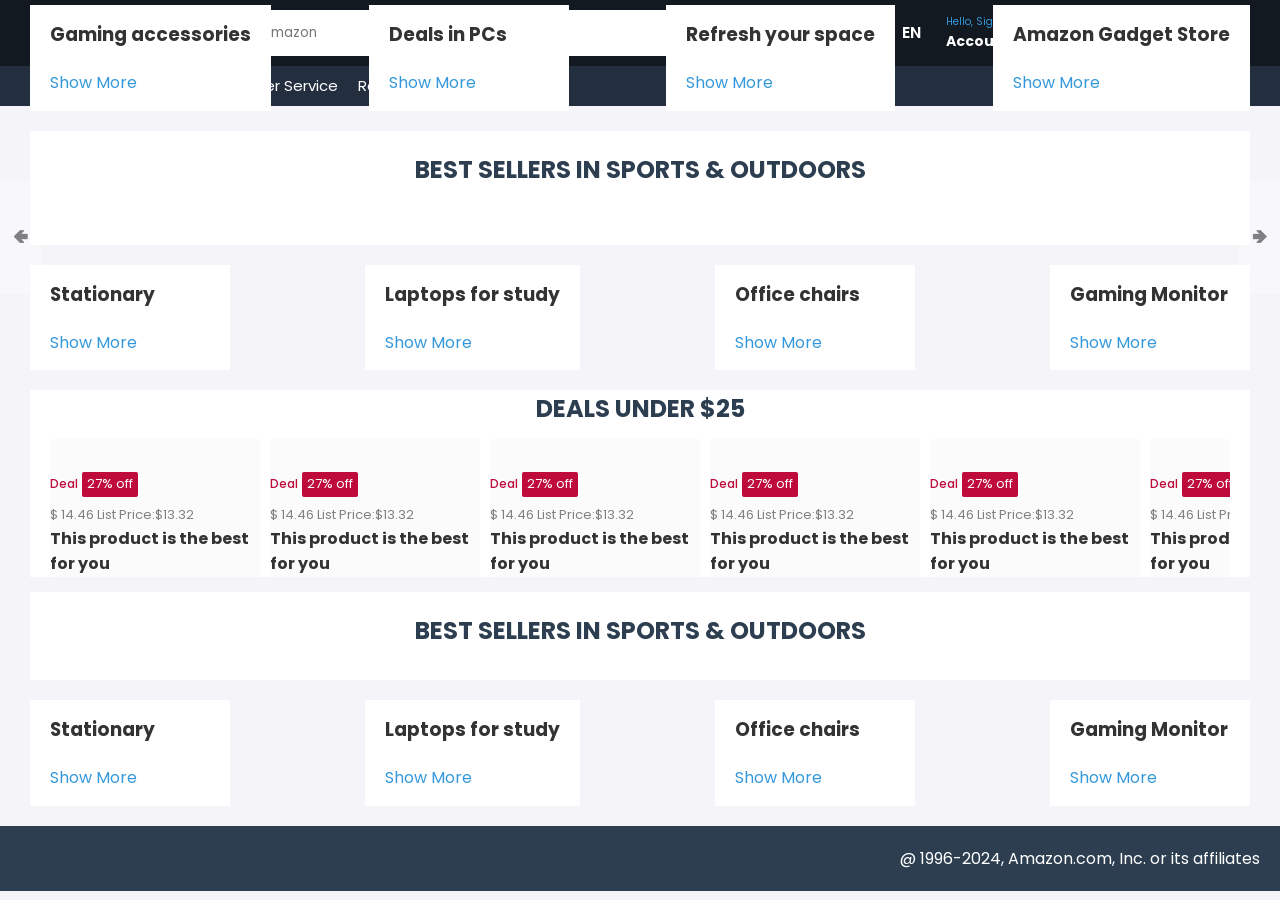
==== index.html @ 8af8b96f "Add files via upload" ====
<!DOCTYPE html>
<html lang="en">
  <head>
    <meta charset="UTF-8" />
    <meta name="viewport" content="width=device-width, initial-scale=1.0" />
    <title>Amazon Clone</title>
    <link rel="stylesheet" href="/style.css" />

  </head>
  <body>
    <nav>
      <a href="/">
        <img src="/assets/amazon_logo.png" width="100" alt="" />
      </a>
      <div class="nav-country">
        <img src="./assets/location_icon.png" height="20" />
        <div>
          <p>Deliver to</p>
          <h1>India</h1>
        </div>
      </div>
      <div class="nav-search">
        <div class="nav-search-category">
          <p>All</p>
          <img src="./assets/dropdown_icon.png" height="12" alt=""  width=""/>
        </div>
        <input
          type="text"
          class="nav-search-input"
          placeholder="Search Amazon"
        />
        <img src="./assets/search_icon.png" alt="" class="nav-search-icon" />
      </div>
      <div class="nav-language">
        <img src="./assets/us_flag.png" width="25px" alt="" />
        <p>EN</p>
        <img src="./assets/dropdown_icon.png" width="8px" alt="" />
      </div>
      <div class="nav-text">
        <p><a href="/signin.html">Hello, Sign in</a></p>
        <h1>
          Account & Lists
          <img src="./assets/dropdown_icon.png" alt="" width="8px" />
        </h1>
      </div>
      <div class="nav-text">
        <p>Return</p>
        <h1>& Orders</h1>
      </div>
      <a href="./signin.html" class="mobile-user-icon" style="display: none;">
        <img src="./assets/user.png" alt="">
      </a>
      <a href="./cart.html" class="nav-cart"
        ><img src="./assets/cart_icon.png" width="40" />
        <h4>Cart</h4></a
      >
    </nav>

    <div class="nav-bottom">
      <div>
        <img src="./assets/menu_icon.png" width="25px" alt="" />
        <p>All</p>
      </div>
      <p>Today's Deals</p>
      <p>Cusomer Service</p>
      <p>Registry</p>
      <p>Gift Cards</p>
      <p>Sell</p>
    </div>

    <div class="header-slider">
      <a href="#" class="control-prev">&#129144</a>
      <a href="#" class="control-next">&#129146</a>
      <ul>
        <img src="./assets/header1.jpg" class="header-img" alt="" />
        <img src="./assets/header2.jpg" class="header-img" alt="" />
        <img src="./assets/header3.jpg" class="header-img" alt="" />
        <img src="./assets/header4.jpg" class="header-img" alt="" />
        <img src="./assets/header5.jpg" class="header-img" alt="" />
        <img src="./assets/header6.jpg" class="header-img" alt="" />
      </ul>
    </div>

    <div class="box-row header-box">
      <div class="box-col">
        <h3>Free International Returns</h3>
        <img src="./assets/box1-1.jpg" alt="">
        <a href="">Show More</a>
      </div>
      <div class="box-col">
        <h3>Shop deals</h3>
        <img src="./assets/box1-2.jpg" alt="">
        <a href="">Show More</a>
      </div>
      <div class="box-col">
        <h3>Toys under $25</h3>
        <img src="./assets/box1-3.jpg" alt="">
        <a href="">Show More</a>
      </div>
      <div class="box-col">
        <h3>Top Deal</h3>
        <img src="./assets/box1-4.jpg" alt="">
        <a href="">Show More</a>
      </div>
    </div>

    <div class="box-row ">
      <div class="box-col">
        <h3>Gaming accessories</h3>
        <img src="./assets/box2-1.jpg" alt="">
        <a href="">Show More</a>
      </div>
      <div class="box-col">
        <h3>Deals in PCs</h3>
        <img src="./assets/box2-2.jpg" alt="">
        <a href="">Show More</a>
      </div>
      <div class="box-col">
        <h3>Refresh your space</h3>
        <img src="./assets/box2-3.jpg" alt="">
        <a href="">Show More</a>
      </div>
      <div class="box-col">
        <h3>Amazon Gadget Store</h3>
        <img src="./assets/box2-4.jpg" alt="">
        <a href="">Show More</a>
      </div>
    </div>

<div class="products-slider">
<h2>Best Sellers in Sports & Outdoors</h2>
<div class="products">
  <a href="/product.html">
    <img src="./assets/product_img.jpg" alt="">
  </a>
 
  <img src="./assets/product1-1.jpg" alt="">
  <img src="./assets/product1-2.jpg" alt="">
  <img src="./assets/product1-3.jpg" alt="">
  <img src="./assets/product1-4.jpg" alt="">
    <img src="./assets/product1-5.jpg" alt="">
    <img src="./assets/product1-6.jpg" alt="">
    <img src="./assets/product1-7.jpg" alt="">
    <img src="./assets/product1-8.jpg" alt="">
    <img src="./assets/product1-9.jpg" alt="">
    <img src="./assets/product1-10.jpg" alt="">
</div>
</div>

<div class="box-row ">
  <div class="box-col">
    <h3>Stationary</h3>
    <img src="./assets/box3-1.jpg" alt="">
    <a href="">Show More</a>
  </div>
  <div class="box-col">
    <h3>Laptops for study</h3>
    <img src="./assets/box3-2.jpg" alt="">
    <a href="">Show More</a>
  </div>
  <div class="box-col">
    <h3>Office chairs</h3>
    <img src="./assets/box3-3.jpg" alt="">
    <a href="">Show More</a>
  </div>
  <div class="box-col">
    <h3>Gaming Monitor</h3>
    <img src="./assets/box3-4.jpg" alt="">
    <a href="">Show More</a>
  </div>
</div>

<div class="products-slider-with-price">
<h2>Deals Under $25</h2>
<div class="products">
  <div class="product-card">
    <div class="product-img-container">
      <img src="./assets/product2-1.jpg" alt="">
    </div>
    <div class="product-offer"><span>Deal</span>
      <p>27% off</p>
    </div>
    <p class="product-price">$ <span>14.46</span> List Price:$13.32</p>
    <h4>This product is the best for you</h4>
  </div>
  <div class="product-card">
    <div class="product-img-container">
      <img src="./assets/product2-2.jpg" alt="">
    </div>
    <div class="product-offer"><span>Deal</span>
      <p>27% off</p>
    </div>
    <p class="product-price">$ <span>14.46</span> List Price:$13.32</p>
    <h4>This product is the best for you</h4>
  </div>
  <div class="product-card">
    <div class="product-img-container">
      <img src="./assets/product2-3.jpg" alt="">
    </div>
    <div class="product-offer"><span>Deal</span>
      <p>27% off</p>
    </div>
    <p class="product-price">$ <span>14.46</span> List Price:$13.32</p>
    <h4>This product is the best for you</h4>
  </div>
  <div class="product-card">
    <div class="product-img-container">
      <img src="./assets/product2-4.jpg" alt="">
    </div>
    <div class="product-offer"><span>Deal</span>
      <p>27% off</p>
    </div>
    <p class="product-price">$ <span>14.46</span> List Price:$13.32</p>
    <h4>This product is the best for you</h4>
  </div>
  <div class="product-card">
    <div class="product-img-container">
      <img src="./assets/product2-5.jpg" alt="">
    </div>
    <div class="product-offer"><span>Deal</span>
      <p>27% off</p>
    </div>
    <p class="product-price">$ <span>14.46</span> List Price:$13.32</p>
    <h4>This product is the best for you</h4>
  </div>
  <div class="product-card">
    <div class="product-img-container">
      <img src="./assets/product2-6.jpg" alt="">
    </div>
    <div class="product-offer"><span>Deal</span>
      <p>27% off</p>
    </div>
    <p class="product-price">$ <span>14.46</span> List Price:$13.32</p>
    <h4>This product is the best for you</h4>
  </div>
  <div class="product-card">
    <div class="product-img-container">
      <img src="./assets/product2-7.jpg" alt="">
    </div>
    <div class="product-offer"><span>Deal</span>
      <p>27% off</p>
    </div>
    <p class="product-price">$ <span>14.46</span> List Price:$13.32</p>
    <h4>This product is the best for you</h4>
  </div>
  <div class="product-card">
    <div class="product-img-container">
      <img src="./assets/product2-8.jpg" alt="">
    </div>
    <div class="product-offer"><span>Deal</span>
      <p>27% off</p>
    </div>
    <p class="product-price">$ <span>14.46</span> List Price:$13.32</p>
    <h4>This product is the best for you</h4>
  </div>
  <div class="product-card">
    <div class="product-img-container">
      <img src="./assets/product2-9.jpg" alt="">
    </div>
    <div class="product-offer"><span>Deal</span>
      <p>27% off</p>
    </div>
    <p class="product-price">$ <span>14.46</span> List Price:$13.32</p>
    <h4>This product is the best for you</h4>
  </div>
  <div class="product-card">
    <div class="product-img-container">
      <img src="./assets/product2-10.jpg" alt="">
    </div>
    <div class="product-offer"><span>Deal</span>
      <p>27% off</p>
    </div>
    <p class="product-price">$ <span>14.46</span> List Price:$13.32</p>
    <h4>This product is the best for you</h4>
  </div>
  <div class="product-card">
    <div class="product-img-container">
      <img src="./assets/product2-11.jpg" alt="">
    </div>
    <div class="product-offer"><span>Deal</span>
      <p>27% off</p>
    </div>
    <p class="product-price">$ <span>14.46</span> List Price:$13.32</p>
    <h4>This product is the best for you</h4>
  </div>
</div>

</div>

<div class="products-slider">
  <h2>Best Sellers in Sports & Outdoors</h2>
  <div class="products">
    <img src="./assets/product1-1.jpg" alt="">
    <img src="./assets/product1-2.jpg" alt="">
    <img src="./assets/product1-3.jpg" alt="">
    <img src="./assets/product1-4.jpg" alt="">
      <img src="./assets/product1-5.jpg" alt="">
      <img src="./assets/product1-6.jpg" alt="">
      <img src="./assets/product1-7.jpg" alt="">
      <img src="./assets/product1-8.jpg" alt="">
      <img src="./assets/product1-9.jpg" alt="">
      <img src="./assets/product1-10.jpg" alt="">
  </div>
  </div>


  <div class="box-row ">
    <div class="box-col">
      <h3>Stationary</h3>
      <img src="./assets/box2-1.jpg" alt="">
      <a href="">Show More</a>
    </div>
    <div class="box-col">
      <h3>Laptops for study</h3>
      <img src="./assets/box2-2.jpg" alt="">
      <a href="">Show More</a>
    </div>
    <div class="box-col">
      <h3>Office chairs</h3>
      <img src="./assets/box2-3.jpg" alt="">
      <a href="">Show More</a>
    </div>
    <div class="box-col">
      <h3>Gaming Monitor</h3>
      <img src="./assets/box2-4.jpg" alt="">
      <a href="">Show More</a>
    </div>
  </div>
  
<footer>
  <img src="./assets/amazon_logo.png" width="100" alt="">
  <p>@ 1996-2024, Amazon.com, Inc. or its affiliates</p>
</footer>

      <script type="module" src="./script.js"></script>
    
  </body>
</html>
















<!DOCTYPE html>
<html lang="en">
<head>
    <meta charset="UTF-8">
    <meta name="viewport" content="width=device-width, initial-scale=1.0">
    <title>My Professional Portfolio</title>
    <style>
        /* General Styles */
        body {
            font-family: 'Segoe UI', Tahoma, Geneva, Verdana, sans-serif;
            line-height: 1.6;
            margin: 0;
            padding: 0;
            color: #333;
            background-color: #f4f4f9;
        }

        header {
            background: #2c3e50;
            color: #fff;
            padding: 1rem 0;
            text-align: center;
            position: sticky;
            top: 0;
            z-index: 1000;
        }

        .container {
            width: 80%;
            margin: auto;
            overflow: hidden;
            padding: 20px;
        }

        /* Hero Section */
        #hero {
            text-align: center;
            padding: 100px 0;
            background: linear-gradient(rgba(0,0,0,0.6), rgba(0,0,0,0.6)), url('https://via.placeholder.com/1500x500');
            background-size: cover;
            color: white;
        }

        #hero h1 { font-size: 3rem; margin: 0; }
        #hero p { font-size: 1.5rem; }

        /* Sections */
        section { padding: 40px 0; border-bottom: 1px solid #ddd; }
        h2 { color: #2c3e50; text-align: center; text-transform: uppercase; }

        /* Skills */
        .skills-list {
            display: flex;
            justify-content: center;
            flex-wrap: wrap;
            gap: 15px;
            list-style: none;
            padding: 0;
        }

        .skills-list li {
            background: #3498db;
            color: white;
            padding: 10px 20px;
            border-radius: 20px;
            font-weight: bold;
        }

        /* Project Cards */
        .project-grid {
            display: grid;
            grid-template-columns: repeat(auto-fit, minmax(300px, 1fr));
            gap: 20px;
        }

        .card {
            background: white;
            padding: 20px;
            border-radius: 8px;
            box-shadow: 0 4px 8px rgba(0,0,0,0.1);
            transition: 0.3s;
        }

        .card:hover { transform: translateY(-5px); }
        .card h3 { margin-top: 0; color: #3498db; }
        .btn {
            display: inline-block;
            margin-top: 10px;
            padding: 8px 15px;
            background: #2c3e50;
            color: white;
            text-decoration: none;
            border-radius: 5px;
        }

        /* Footer */
        footer {
            text-align: center;
            padding: 20px;
            background: #2c3e50;
            color: white;
            margin-top: 20px;
        }

        a { color: #3498db; }
    </style>
</head>
<body>
---- style.css ----
@import url('https://fonts.googleapis.com/css2?family=Poppins:wght@400;500;600;700&display=swap');

*{
    padding: 0;
    margin: 0;
    box-sizing: border-box;
    font-family: "poppins", sans-serif;
}
body{
    background: #dadada;
}
a{
    text-decoration: none;
    color: inherit;
}
nav{
    display: flex;
    align-items: center;
    justify-content: space-between;
    background: #131921;
    padding: 10px 20px;
    color: #fff;
}
.nav-country{
    display: flex;
    align-items: end;
    margin-left: 15px;
    font-size: 13px;
    color: #c4c4c4;
}
.nav-country h1{
    color: #fff;
    font-size: 14px;
}
.nav-search{
    flex: 1;
    display: flex;
    align-items: center;
    background: #fff;
    color: gray;
    max-width: 1000px;
    margin-left: 15px;
    border-radius: 4px;
}
.nav-search-category{
    display: flex;
    align-items: center;
    padding: 10px 20px;
    gap: 5px;
    background: #e5e5e5;
    border-radius: 4px 0 0 4px;
}
.nav-search-input{
    border: none;
    outline: none;
    width: 100%;
    padding-left: 20px;
}
.nav-search-icon{
    max-width: 41px;
    padding: 8px;
    background: #ffd6ff;
    border: 0 4px 4px 0;
}
.nav-language{
    display: flex;
    align-items: center;
    gap: 2px;
    font-weight: 600;
    margin-left: 15px;
}
.nav-text{
    margin-left: 15px;
}
.nav-text p{
    font-size: 10px;
}
.nav-text h1{
    font-size: 14px;
}
.nav-cart{
    display: flex;
    align-items: center;
    margin: 0px 15px;
}
.nav-bottom{
    display: flex;
    align-items: center;
    gap: 20px;
    padding: 8px 20px;
    background: #232f3e;
    color: white;
    font-size: 15px;
}
.nav-bottom div{
    display: flex;
    align-items: center;
    gap: 5px;
    font-weight: 500;
}
.header-slider ul{
 display: flex;
 overflow-y: hidden;
}
.header-slider img{
    max-width: 100%;
    mask-image: linear-gradient(to bottom,#000000 50%,transparent 100%);
}
.header-slider a{
    position: absolute;
    top: 20%;
    z-index: 1;
    padding: 5vh 1vw;
    background: #ffffff4f;
    color: #0000007b;
    text-decoration: none;
    font-weight: 600;
    font-size: 15px;
    cursor: pointer;
}
.control-next{
    right: 0;
}
.box-row{
    display: flex;
    flex-wrap: wrap;
    row-gap: 20px;
    justify-content: space-between;
    margin: 20px 30px;
}
.box-col{
    display: flex;
    flex-direction: column;
    gap: 10px;
    padding: 15px 20px;
    background: #fff;
    max-width: 24%;
    min-width: 200px;
    z-index: 1;
}
box-col a{
    font-size: 18px;
    color: #009999;
    font-weight: 500;
}
.header-box{
 margin-top: -20vw;
}
.products-slider{
    background: #fff;
    margin: 0 30px;
    padding: 20px;
    margin-bottom: 15px;
}
.products-slider .products{
    display: flex;
    overflow-x: auto;
    gap: 20px;
    margin-top: 10px;
}
.products-slider .products img{
    max-width: 200px;
    max-height: 200px;
}
.products-slider .products::-webkit-scrollbar{
    display: none;
}
.products-slider-with-price{
    background: #fff;
    margin: 0 30px;
    padding: 0 20px;
    margin-bottom: 15px;
}
.products-slider-with-price .products{
    display: flex;
    overflow-x: auto;
    gap: 10px;
    margin-top: 10px;
}
.products-slider-with-price .products::-webkit-scrollbar{
    display: none;
}
.product-card{
    display: flex;
    flex-direction: column;
    justify-content: end;
    min-width: 210px;
    background: #fbfbfb;

}
.product-card img{
    width: 110px;
    margin: 0 50px;
}
.product-offer p{
    background: #be0b3b;
    color: #fff;
    display: inline-block;
    padding: 2px 5px;
    border-radius: 2px;
    margin: 8px 0;
    font-size: 13px;
}
.product-offer span{
    color: #be0b3b;
    font-weight: 500;
    font-size: 12px;
}
.product-price{
 color: gray;
 font-size: 13px;
}
.product-price h4{
    color: #525252;
     font-size: 15px;
     font-weight: 400;
}
footer{
    display: flex;
    justify-content: space-between;
    align-items: center;
    color: #fff;
    background: #131921;
    padding: 20px 60px;
}

/*  media query  */

@media only screen and (max-width: 900px){
    nav{
        flex-wrap: wrap;
    }
    .nav-search{
        order: 7;
        margin: 15px 0 5px;
        min-width: 300px;
    }
    .box-col{
        max-width: 48%;
    }
}
@media only screen and (max-width: 600px){
    .nav-country{
        display: none;
    }
    .nav-language{
 display: none;
    }
    .nav-text{
        display: none;
    }
    .nav-bottom{
        font-size: 13px;
        gap: 10px;
        overflow-x: scroll;
    }
    .nav-bottom::-webkit-scrollbar{
        display: none;
    }
    .nav-bottom p{
        text-wrap: nowrap;
    }
    .mobile-user-icon{
        display: flex !important;
        flex: 1;
        justify-content: flex-end;
    }
    .mobile-user-icon img{
        width: 25px;
    }
    .nav-cart h4{
        display: none;
    }
    .nav-cart img{
        width: 25px;
    }
    .header-slider a{
top: 24%;
padding: 2vh 1vw;
font-size: 15px;
    }
    .box-col{
    max-width: 100%;
    width: 100%;
    }
    footer{
        justify-content: center;
        flex-direction: column;
        font-size: 14px;
    }
}
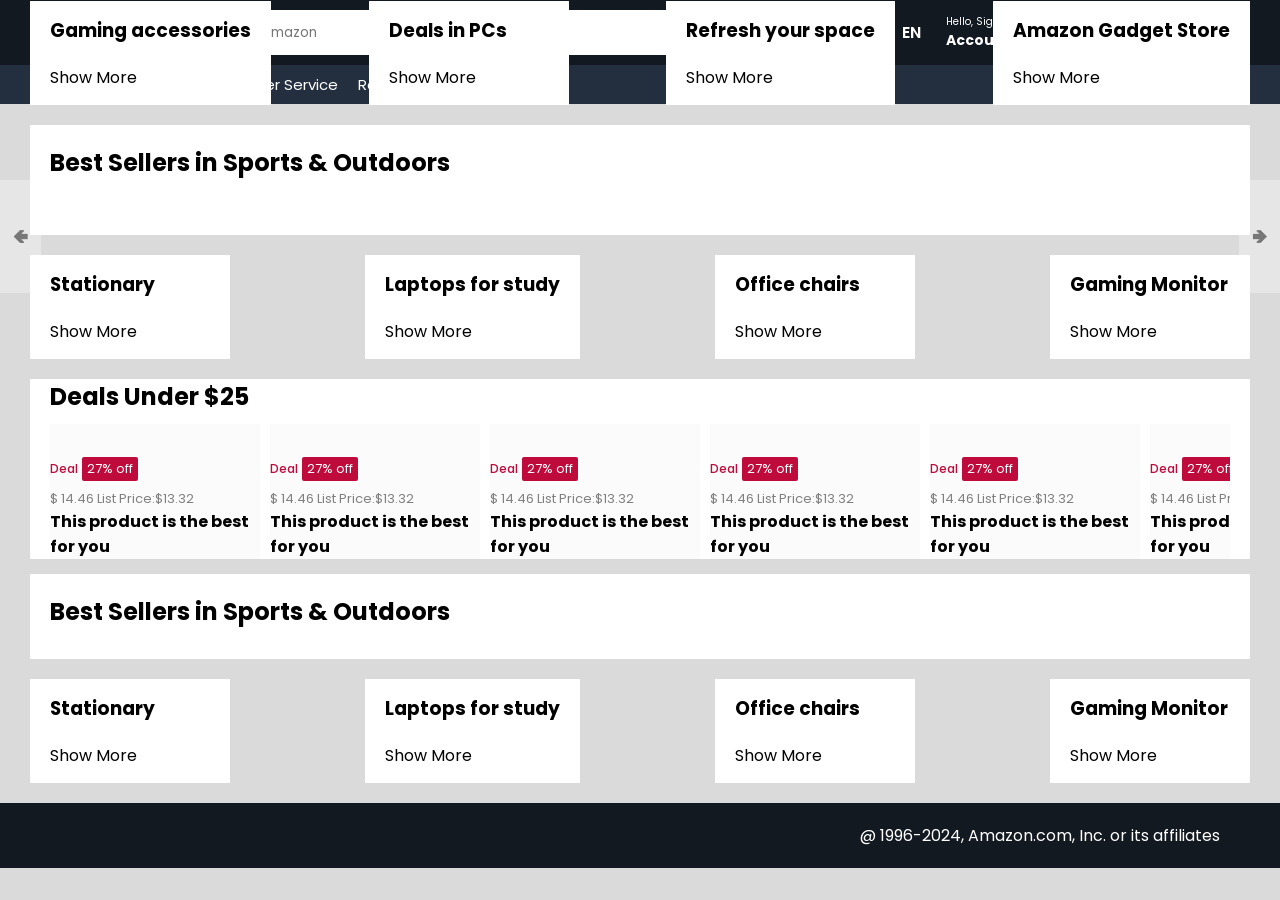
==== commit 48271207: "Update index.html" ====
--- a/index.html
+++ b/index.html
@@ -4,13 +4,13 @@
     <meta charset="UTF-8" />
     <meta name="viewport" content="width=device-width, initial-scale=1.0" />
     <title>Amazon Clone</title>
-    <link rel="stylesheet" href="/style.css" />
+    <link rel="stylesheet" href="style.css" />
 
   </head>
   <body>
     <nav>
       <a href="/">
-        <img src="/assets/amazon_logo.png" width="100" alt="" />
+        <img src="assets/amazon_logo.png" width="100" alt="" />
       </a>
       <div class="nav-country">
         <img src="./assets/location_icon.png" height="20" />
@@ -352,111 +352,3 @@
 
 
 
-<!DOCTYPE html>
-<html lang="en">
-<head>
-    <meta charset="UTF-8">
-    <meta name="viewport" content="width=device-width, initial-scale=1.0">
-    <title>My Professional Portfolio</title>
-    <style>
-        /* General Styles */
-        body {
-            font-family: 'Segoe UI', Tahoma, Geneva, Verdana, sans-serif;
-            line-height: 1.6;
-            margin: 0;
-            padding: 0;
-            color: #333;
-            background-color: #f4f4f9;
-        }
-
-        header {
-            background: #2c3e50;
-            color: #fff;
-            padding: 1rem 0;
-            text-align: center;
-            position: sticky;
-            top: 0;
-            z-index: 1000;
-        }
-
-        .container {
-            width: 80%;
-            margin: auto;
-            overflow: hidden;
-            padding: 20px;
-        }
-
-        /* Hero Section */
-        #hero {
-            text-align: center;
-            padding: 100px 0;
-            background: linear-gradient(rgba(0,0,0,0.6), rgba(0,0,0,0.6)), url('https://via.placeholder.com/1500x500');
-            background-size: cover;
-            color: white;
-        }
-
-        #hero h1 { font-size: 3rem; margin: 0; }
-        #hero p { font-size: 1.5rem; }
-
-        /* Sections */
-        section { padding: 40px 0; border-bottom: 1px solid #ddd; }
-        h2 { color: #2c3e50; text-align: center; text-transform: uppercase; }
-
-        /* Skills */
-        .skills-list {
-            display: flex;
-            justify-content: center;
-            flex-wrap: wrap;
-            gap: 15px;
-            list-style: none;
-            padding: 0;
-        }
-
-        .skills-list li {
-            background: #3498db;
-            color: white;
-            padding: 10px 20px;
-            border-radius: 20px;
-            font-weight: bold;
-        }
-
-        /* Project Cards */
-        .project-grid {
-            display: grid;
-            grid-template-columns: repeat(auto-fit, minmax(300px, 1fr));
-            gap: 20px;
-        }
-
-        .card {
-            background: white;
-            padding: 20px;
-            border-radius: 8px;
-            box-shadow: 0 4px 8px rgba(0,0,0,0.1);
-            transition: 0.3s;
-        }
-
-        .card:hover { transform: translateY(-5px); }
-        .card h3 { margin-top: 0; color: #3498db; }
-        .btn {
-            display: inline-block;
-            margin-top: 10px;
-            padding: 8px 15px;
-            background: #2c3e50;
-            color: white;
-            text-decoration: none;
-            border-radius: 5px;
-        }
-
-        /* Footer */
-        footer {
-            text-align: center;
-            padding: 20px;
-            background: #2c3e50;
-            color: white;
-            margin-top: 20px;
-        }
-
-        a { color: #3498db; }
-    </style>
-</head>
-<body>
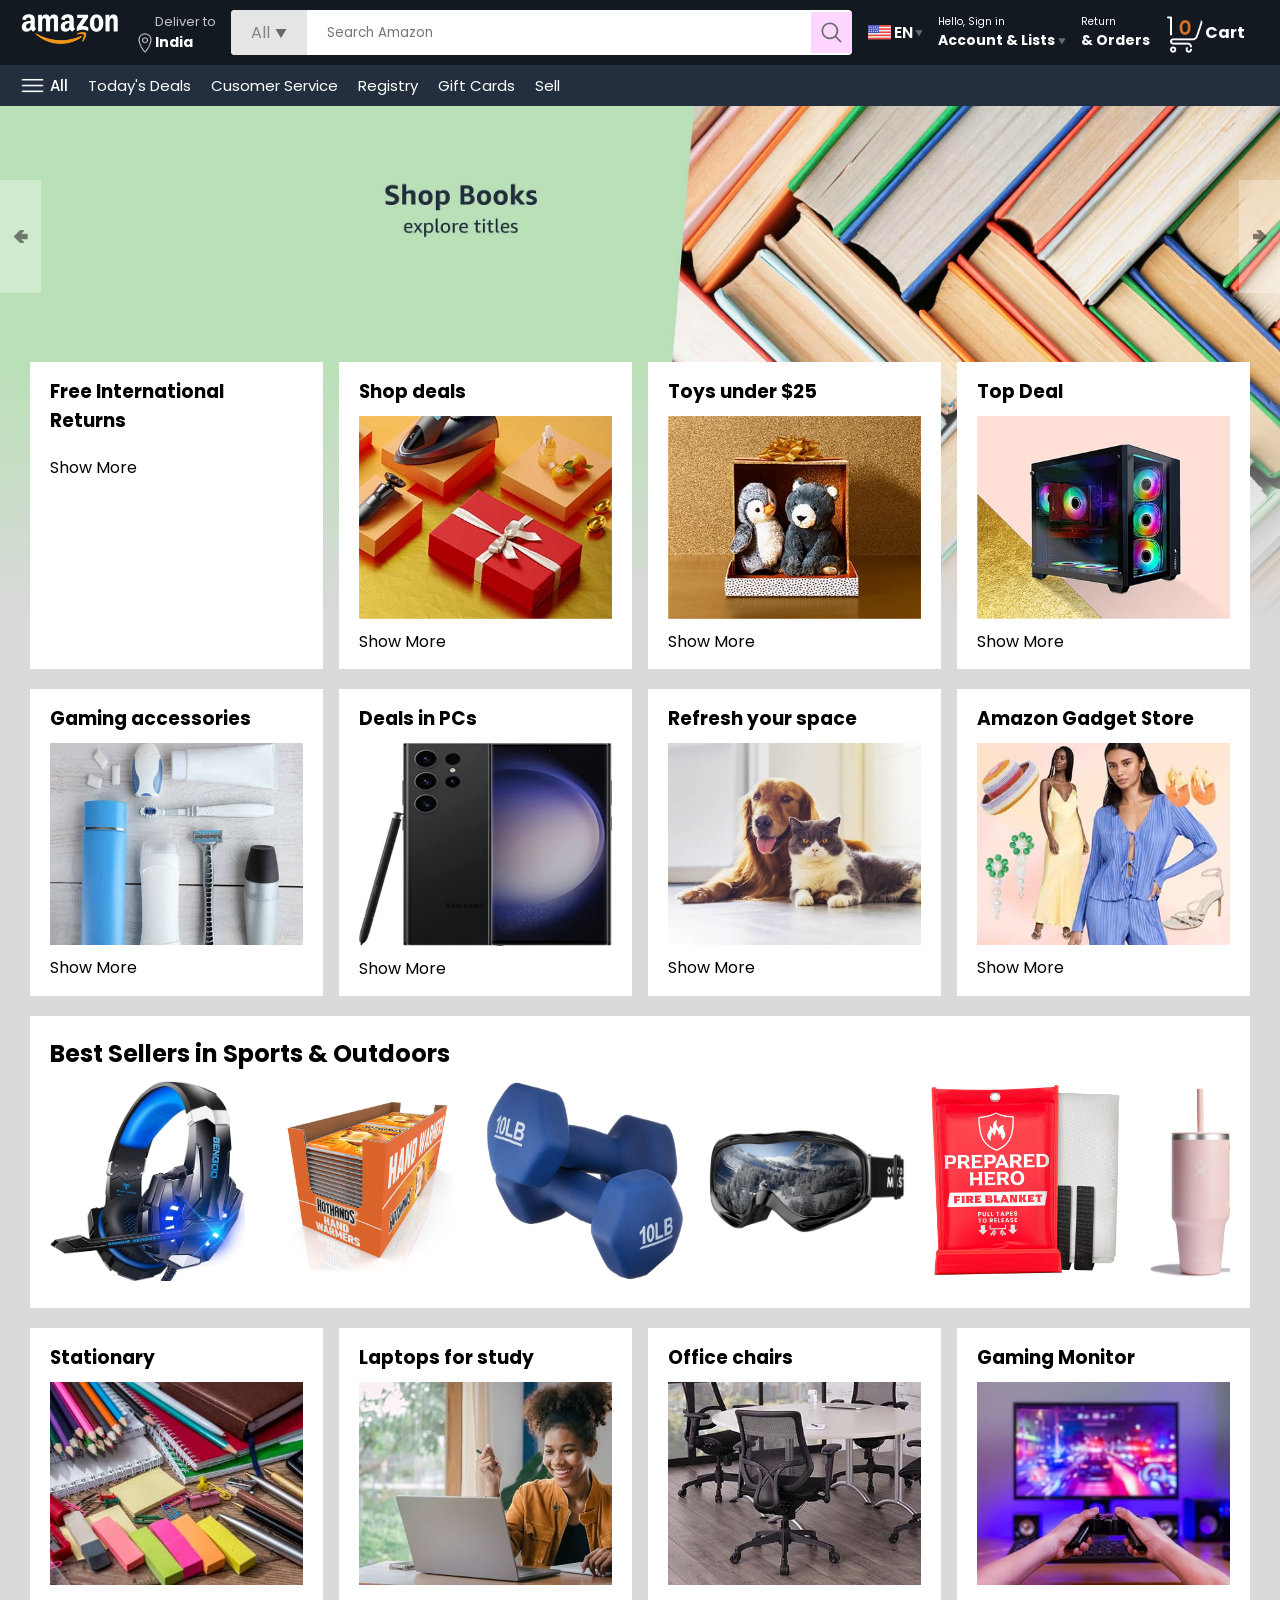
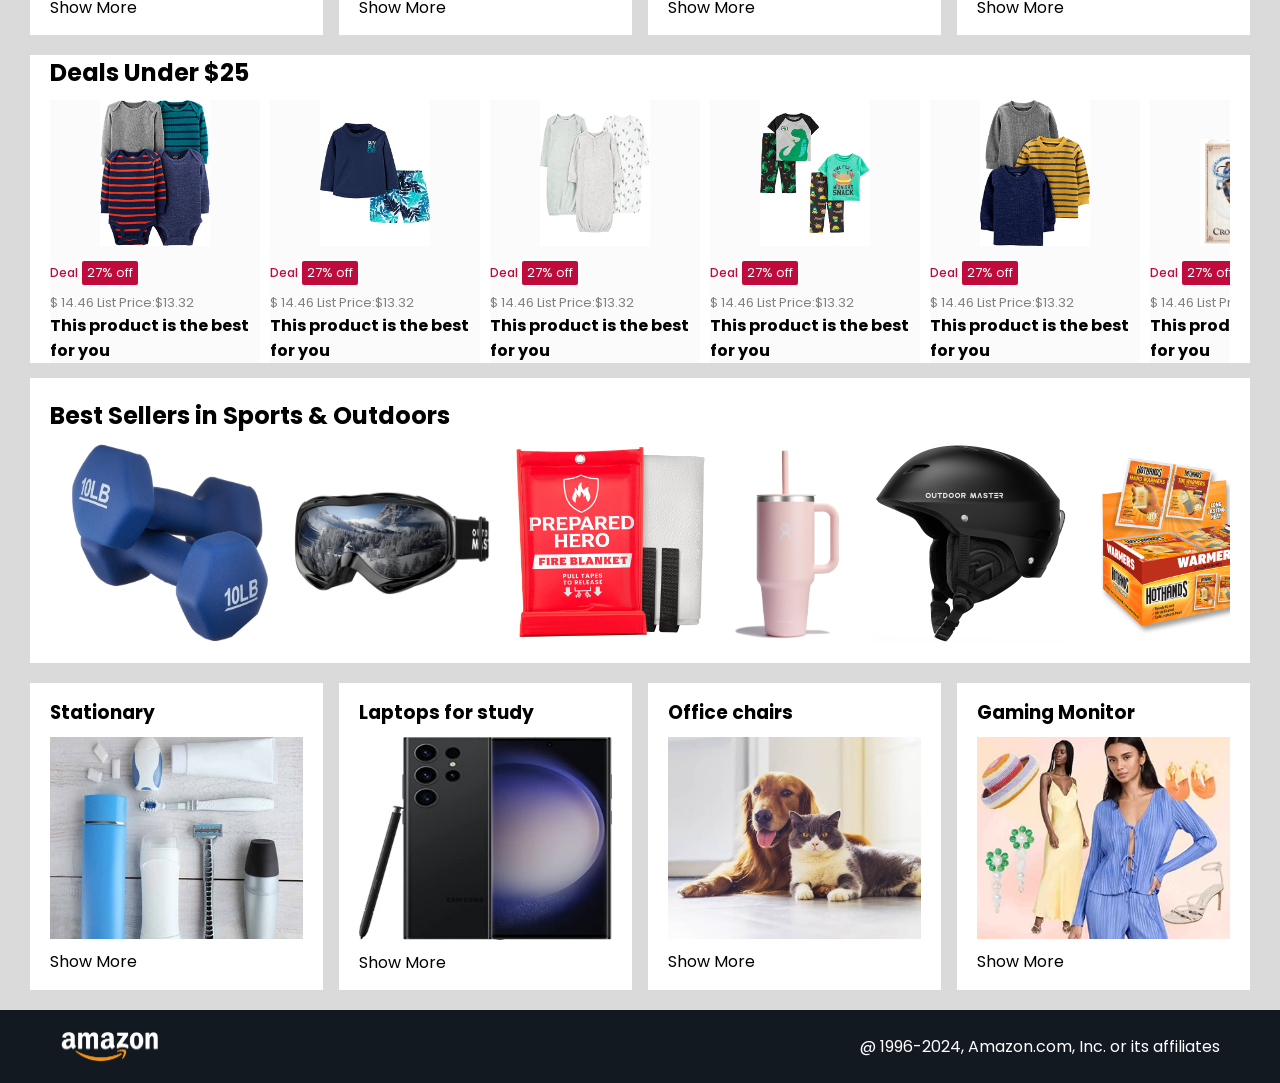
==== commit ff4a307f: "Update index.html" ====
--- a/index.html
+++ b/index.html
@@ -10,10 +10,10 @@
   <body>
     <nav>
       <a href="/">
-        <img src="assets/amazon_logo.png" width="100" alt="" />
+        <img src="/amazon_logo.png" width="100" alt="" />
       </a>
       <div class="nav-country">
-        <img src="./assets/location_icon.png" height="20" />
+        <img src="./location_icon.png" height="20" />
         <div>
           <p>Deliver to</p>
           <h1>India</h1>
@@ -22,25 +22,25 @@
       <div class="nav-search">
         <div class="nav-search-category">
           <p>All</p>
-          <img src="./assets/dropdown_icon.png" height="12" alt=""  width=""/>
+          <img src="./dropdown_icon.png" height="12" alt=""  width=""/>
         </div>
         <input
           type="text"
           class="nav-search-input"
           placeholder="Search Amazon"
         />
-        <img src="./assets/search_icon.png" alt="" class="nav-search-icon" />
+        <img src="./search_icon.png" alt="" class="nav-search-icon" />
       </div>
       <div class="nav-language">
-        <img src="./assets/us_flag.png" width="25px" alt="" />
+        <img src="./us_flag.png" width="25px" alt="" />
         <p>EN</p>
-        <img src="./assets/dropdown_icon.png" width="8px" alt="" />
+        <img src="./dropdown_icon.png" width="8px" alt="" />
       </div>
       <div class="nav-text">
         <p><a href="/signin.html">Hello, Sign in</a></p>
         <h1>
           Account & Lists
-          <img src="./assets/dropdown_icon.png" alt="" width="8px" />
+          <img src="./dropdown_icon.png" alt="" width="8px" />
         </h1>
       </div>
       <div class="nav-text">
@@ -48,17 +48,17 @@
         <h1>& Orders</h1>
       </div>
       <a href="./signin.html" class="mobile-user-icon" style="display: none;">
-        <img src="./assets/user.png" alt="">
+        <img src="./user.png" alt="">
       </a>
       <a href="./cart.html" class="nav-cart"
-        ><img src="./assets/cart_icon.png" width="40" />
+        ><img src="./cart_icon.png" width="40" />
         <h4>Cart</h4></a
       >
     </nav>
 
     <div class="nav-bottom">
       <div>
-        <img src="./assets/menu_icon.png" width="25px" alt="" />
+        <img src="./menu_icon.png" width="25px" alt="" />
         <p>All</p>
       </div>
       <p>Today's Deals</p>
@@ -72,34 +72,37 @@
       <a href="#" class="control-prev">&#129144</a>
       <a href="#" class="control-next">&#129146</a>
       <ul>
-        <img src="./assets/header1.jpg" class="header-img" alt="" />
-        <img src="./assets/header2.jpg" class="header-img" alt="" />
-        <img src="./assets/header3.jpg" class="header-img" alt="" />
-        <img src="./assets/header4.jpg" class="header-img" alt="" />
-        <img src="./assets/header5.jpg" class="header-img" alt="" />
-        <img src="./assets/header6.jpg" class="header-img" alt="" />
+        <img src="./header1.jpg" class="header-img" alt="" />
+        <img src="./header1.jpg" class="header-img" alt="" />
+        <img src="./header1.jpg" class="header-img" alt="" />
+        <img src="./header1.jpg" class="header-img" alt="" />
+        <img src="./header2.jpg" class="header-img" alt="" />
+        <img src="./header3.jpg" class="header-img" alt="" />
+        <img src="./header4.jpg" class="header-img" alt="" />
+        <img src="./header5.jpg" class="header-img" alt="" />
+        <img src="./header6.jpg" class="header-img" alt="" />
       </ul>
     </div>
 
     <div class="box-row header-box">
       <div class="box-col">
         <h3>Free International Returns</h3>
-        <img src="./assets/box1-1.jpg" alt="">
+        <img src="./box1-1.jeg" alt="">
         <a href="">Show More</a>
       </div>
       <div class="box-col">
         <h3>Shop deals</h3>
-        <img src="./assets/box1-2.jpg" alt="">
+        <img src="./box1-2.jpg" alt="">
         <a href="">Show More</a>
       </div>
       <div class="box-col">
         <h3>Toys under $25</h3>
-        <img src="./assets/box1-3.jpg" alt="">
+        <img src="./box1-3.jpg" alt="">
         <a href="">Show More</a>
       </div>
       <div class="box-col">
         <h3>Top Deal</h3>
-        <img src="./assets/box1-4.jpg" alt="">
+        <img src="./box1-4.jpg" alt="">
         <a href="">Show More</a>
       </div>
     </div>
@@ -107,22 +110,22 @@
     <div class="box-row ">
       <div class="box-col">
         <h3>Gaming accessories</h3>
-        <img src="./assets/box2-1.jpg" alt="">
+        <img src="./box2-1.jpg" alt="">
         <a href="">Show More</a>
       </div>
       <div class="box-col">
         <h3>Deals in PCs</h3>
-        <img src="./assets/box2-2.jpg" alt="">
+        <img src="./box2-2.jpg" alt="">
         <a href="">Show More</a>
       </div>
       <div class="box-col">
         <h3>Refresh your space</h3>
-        <img src="./assets/box2-3.jpg" alt="">
+        <img src="./box2-3.jpg" alt="">
         <a href="">Show More</a>
       </div>
       <div class="box-col">
         <h3>Amazon Gadget Store</h3>
-        <img src="./assets/box2-4.jpg" alt="">
+        <img src="./box2-4.jpg" alt="">
         <a href="">Show More</a>
       </div>
     </div>
@@ -131,41 +134,41 @@
 <h2>Best Sellers in Sports & Outdoors</h2>
 <div class="products">
   <a href="/product.html">
-    <img src="./assets/product_img.jpg" alt="">
+    <img src="./product_img.jpg" alt="">
   </a>
  
-  <img src="./assets/product1-1.jpg" alt="">
-  <img src="./assets/product1-2.jpg" alt="">
-  <img src="./assets/product1-3.jpg" alt="">
-  <img src="./assets/product1-4.jpg" alt="">
-    <img src="./assets/product1-5.jpg" alt="">
-    <img src="./assets/product1-6.jpg" alt="">
-    <img src="./assets/product1-7.jpg" alt="">
-    <img src="./assets/product1-8.jpg" alt="">
-    <img src="./assets/product1-9.jpg" alt="">
-    <img src="./assets/product1-10.jpg" alt="">
+  <img src="./product1-1.jpg" alt="">
+  <img src="./product1-2.jpg" alt="">
+  <img src="./product1-3.jpg" alt="">
+  <img src="./product1-4.jpg" alt="">
+    <img src="./product1-5.jpg" alt="">
+    <img src="./product1-6.jpg" alt="">
+    <img src="./product1-7.jpg" alt="">
+    <img src="./product1-8.jpg" alt="">
+    <img src="./product1-9.jpg" alt="">
+    <img src="./product1-10.jpg" alt="">
 </div>
 </div>
 
 <div class="box-row ">
   <div class="box-col">
     <h3>Stationary</h3>
-    <img src="./assets/box3-1.jpg" alt="">
+    <img src="./box3-1.jpg" alt="">
     <a href="">Show More</a>
   </div>
   <div class="box-col">
     <h3>Laptops for study</h3>
-    <img src="./assets/box3-2.jpg" alt="">
+    <img src="./box3-2.jpg" alt="">
     <a href="">Show More</a>
   </div>
   <div class="box-col">
     <h3>Office chairs</h3>
-    <img src="./assets/box3-3.jpg" alt="">
+    <img src="./box3-3.jpg" alt="">
     <a href="">Show More</a>
   </div>
   <div class="box-col">
     <h3>Gaming Monitor</h3>
-    <img src="./assets/box3-4.jpg" alt="">
+    <img src="./box3-4.jpg" alt="">
     <a href="">Show More</a>
   </div>
 </div>
@@ -175,107 +178,107 @@
 <div class="products">
   <div class="product-card">
     <div class="product-img-container">
-      <img src="./assets/product2-1.jpg" alt="">
-    </div>
-    <div class="product-offer"><span>Deal</span>
-      <p>27% off</p>
-    </div>
-    <p class="product-price">$ <span>14.46</span> List Price:$13.32</p>
-    <h4>This product is the best for you</h4>
-  </div>
-  <div class="product-card">
-    <div class="product-img-container">
-      <img src="./assets/product2-2.jpg" alt="">
-    </div>
-    <div class="product-offer"><span>Deal</span>
-      <p>27% off</p>
-    </div>
-    <p class="product-price">$ <span>14.46</span> List Price:$13.32</p>
-    <h4>This product is the best for you</h4>
-  </div>
-  <div class="product-card">
-    <div class="product-img-container">
-      <img src="./assets/product2-3.jpg" alt="">
-    </div>
-    <div class="product-offer"><span>Deal</span>
-      <p>27% off</p>
-    </div>
-    <p class="product-price">$ <span>14.46</span> List Price:$13.32</p>
-    <h4>This product is the best for you</h4>
-  </div>
-  <div class="product-card">
-    <div class="product-img-container">
-      <img src="./assets/product2-4.jpg" alt="">
-    </div>
-    <div class="product-offer"><span>Deal</span>
-      <p>27% off</p>
-    </div>
-    <p class="product-price">$ <span>14.46</span> List Price:$13.32</p>
-    <h4>This product is the best for you</h4>
-  </div>
-  <div class="product-card">
-    <div class="product-img-container">
-      <img src="./assets/product2-5.jpg" alt="">
-    </div>
-    <div class="product-offer"><span>Deal</span>
-      <p>27% off</p>
-    </div>
-    <p class="product-price">$ <span>14.46</span> List Price:$13.32</p>
-    <h4>This product is the best for you</h4>
-  </div>
-  <div class="product-card">
-    <div class="product-img-container">
-      <img src="./assets/product2-6.jpg" alt="">
-    </div>
-    <div class="product-offer"><span>Deal</span>
-      <p>27% off</p>
-    </div>
-    <p class="product-price">$ <span>14.46</span> List Price:$13.32</p>
-    <h4>This product is the best for you</h4>
-  </div>
-  <div class="product-card">
-    <div class="product-img-container">
-      <img src="./assets/product2-7.jpg" alt="">
-    </div>
-    <div class="product-offer"><span>Deal</span>
-      <p>27% off</p>
-    </div>
-    <p class="product-price">$ <span>14.46</span> List Price:$13.32</p>
-    <h4>This product is the best for you</h4>
-  </div>
-  <div class="product-card">
-    <div class="product-img-container">
-      <img src="./assets/product2-8.jpg" alt="">
-    </div>
-    <div class="product-offer"><span>Deal</span>
-      <p>27% off</p>
-    </div>
-    <p class="product-price">$ <span>14.46</span> List Price:$13.32</p>
-    <h4>This product is the best for you</h4>
-  </div>
-  <div class="product-card">
-    <div class="product-img-container">
-      <img src="./assets/product2-9.jpg" alt="">
-    </div>
-    <div class="product-offer"><span>Deal</span>
-      <p>27% off</p>
-    </div>
-    <p class="product-price">$ <span>14.46</span> List Price:$13.32</p>
-    <h4>This product is the best for you</h4>
-  </div>
-  <div class="product-card">
-    <div class="product-img-container">
-      <img src="./assets/product2-10.jpg" alt="">
-    </div>
-    <div class="product-offer"><span>Deal</span>
-      <p>27% off</p>
-    </div>
-    <p class="product-price">$ <span>14.46</span> List Price:$13.32</p>
-    <h4>This product is the best for you</h4>
-  </div>
-  <div class="product-card">
-    <div class="product-img-container">
-      <img src="./assets/product2-11.jpg" alt="">
+      <img src="./product2-1.jpg" alt="">
+    </div>
+    <div class="product-offer"><span>Deal</span>
+      <p>27% off</p>
+    </div>
+    <p class="product-price">$ <span>14.46</span> List Price:$13.32</p>
+    <h4>This product is the best for you</h4>
+  </div>
+  <div class="product-card">
+    <div class="product-img-container">
+      <img src="./product2-2.jpg" alt="">
+    </div>
+    <div class="product-offer"><span>Deal</span>
+      <p>27% off</p>
+    </div>
+    <p class="product-price">$ <span>14.46</span> List Price:$13.32</p>
+    <h4>This product is the best for you</h4>
+  </div>
+  <div class="product-card">
+    <div class="product-img-container">
+      <img src="./product2-3.jpg" alt="">
+    </div>
+    <div class="product-offer"><span>Deal</span>
+      <p>27% off</p>
+    </div>
+    <p class="product-price">$ <span>14.46</span> List Price:$13.32</p>
+    <h4>This product is the best for you</h4>
+  </div>
+  <div class="product-card">
+    <div class="product-img-container">
+      <img src="./product2-4.jpg" alt="">
+    </div>
+    <div class="product-offer"><span>Deal</span>
+      <p>27% off</p>
+    </div>
+    <p class="product-price">$ <span>14.46</span> List Price:$13.32</p>
+    <h4>This product is the best for you</h4>
+  </div>
+  <div class="product-card">
+    <div class="product-img-container">
+      <img src="./product2-5.jpg" alt="">
+    </div>
+    <div class="product-offer"><span>Deal</span>
+      <p>27% off</p>
+    </div>
+    <p class="product-price">$ <span>14.46</span> List Price:$13.32</p>
+    <h4>This product is the best for you</h4>
+  </div>
+  <div class="product-card">
+    <div class="product-img-container">
+      <img src="./product2-6.jpg" alt="">
+    </div>
+    <div class="product-offer"><span>Deal</span>
+      <p>27% off</p>
+    </div>
+    <p class="product-price">$ <span>14.46</span> List Price:$13.32</p>
+    <h4>This product is the best for you</h4>
+  </div>
+  <div class="product-card">
+    <div class="product-img-container">
+      <img src="./product2-7.jpg" alt="">
+    </div>
+    <div class="product-offer"><span>Deal</span>
+      <p>27% off</p>
+    </div>
+    <p class="product-price">$ <span>14.46</span> List Price:$13.32</p>
+    <h4>This product is the best for you</h4>
+  </div>
+  <div class="product-card">
+    <div class="product-img-container">
+      <img src="./product2-8.jpg" alt="">
+    </div>
+    <div class="product-offer"><span>Deal</span>
+      <p>27% off</p>
+    </div>
+    <p class="product-price">$ <span>14.46</span> List Price:$13.32</p>
+    <h4>This product is the best for you</h4>
+  </div>
+  <div class="product-card">
+    <div class="product-img-container">
+      <img src="./product2-9.jpg" alt="">
+    </div>
+    <div class="product-offer"><span>Deal</span>
+      <p>27% off</p>
+    </div>
+    <p class="product-price">$ <span>14.46</span> List Price:$13.32</p>
+    <h4>This product is the best for you</h4>
+  </div>
+  <div class="product-card">
+    <div class="product-img-container">
+      <img src="./product2-10.jpg" alt="">
+    </div>
+    <div class="product-offer"><span>Deal</span>
+      <p>27% off</p>
+    </div>
+    <p class="product-price">$ <span>14.46</span> List Price:$13.32</p>
+    <h4>This product is the best for you</h4>
+  </div>
+  <div class="product-card">
+    <div class="product-img-container">
+      <img src="./product2-11.jpg" alt="">
     </div>
     <div class="product-offer"><span>Deal</span>
       <p>27% off</p>
@@ -290,16 +293,16 @@
 <div class="products-slider">
   <h2>Best Sellers in Sports & Outdoors</h2>
   <div class="products">
-    <img src="./assets/product1-1.jpg" alt="">
-    <img src="./assets/product1-2.jpg" alt="">
-    <img src="./assets/product1-3.jpg" alt="">
-    <img src="./assets/product1-4.jpg" alt="">
-      <img src="./assets/product1-5.jpg" alt="">
-      <img src="./assets/product1-6.jpg" alt="">
-      <img src="./assets/product1-7.jpg" alt="">
-      <img src="./assets/product1-8.jpg" alt="">
-      <img src="./assets/product1-9.jpg" alt="">
-      <img src="./assets/product1-10.jpg" alt="">
+    <img src=".product1-1.jpg" alt="">
+    <img src="./product1-2.jpg" alt="">
+    <img src="./product1-3.jpg" alt="">
+    <img src="./product1-4.jpg" alt="">
+      <img src="./product1-5.jpg" alt="">
+      <img src="./product1-6.jpg" alt="">
+      <img src="./product1-7.jpg" alt="">
+      <img src="./product1-8.jpg" alt="">
+      <img src="./product1-9.jpg" alt="">
+      <img src="./product1-10.jpg" alt="">
   </div>
   </div>
 
@@ -307,28 +310,28 @@
   <div class="box-row ">
     <div class="box-col">
       <h3>Stationary</h3>
-      <img src="./assets/box2-1.jpg" alt="">
+      <img src="./box2-1.jpg" alt="">
       <a href="">Show More</a>
     </div>
     <div class="box-col">
       <h3>Laptops for study</h3>
-      <img src="./assets/box2-2.jpg" alt="">
+      <img src="./box2-2.jpg" alt="">
       <a href="">Show More</a>
     </div>
     <div class="box-col">
       <h3>Office chairs</h3>
-      <img src="./assets/box2-3.jpg" alt="">
+      <img src="./box2-3.jpg" alt="">
       <a href="">Show More</a>
     </div>
     <div class="box-col">
       <h3>Gaming Monitor</h3>
-      <img src="./assets/box2-4.jpg" alt="">
+      <img src="./box2-4.jpg" alt="">
       <a href="">Show More</a>
     </div>
   </div>
   
 <footer>
-  <img src="./assets/amazon_logo.png" width="100" alt="">
+  <img src="./amazon_logo.png" width="100" alt="">
   <p>@ 1996-2024, Amazon.com, Inc. or its affiliates</p>
 </footer>
 
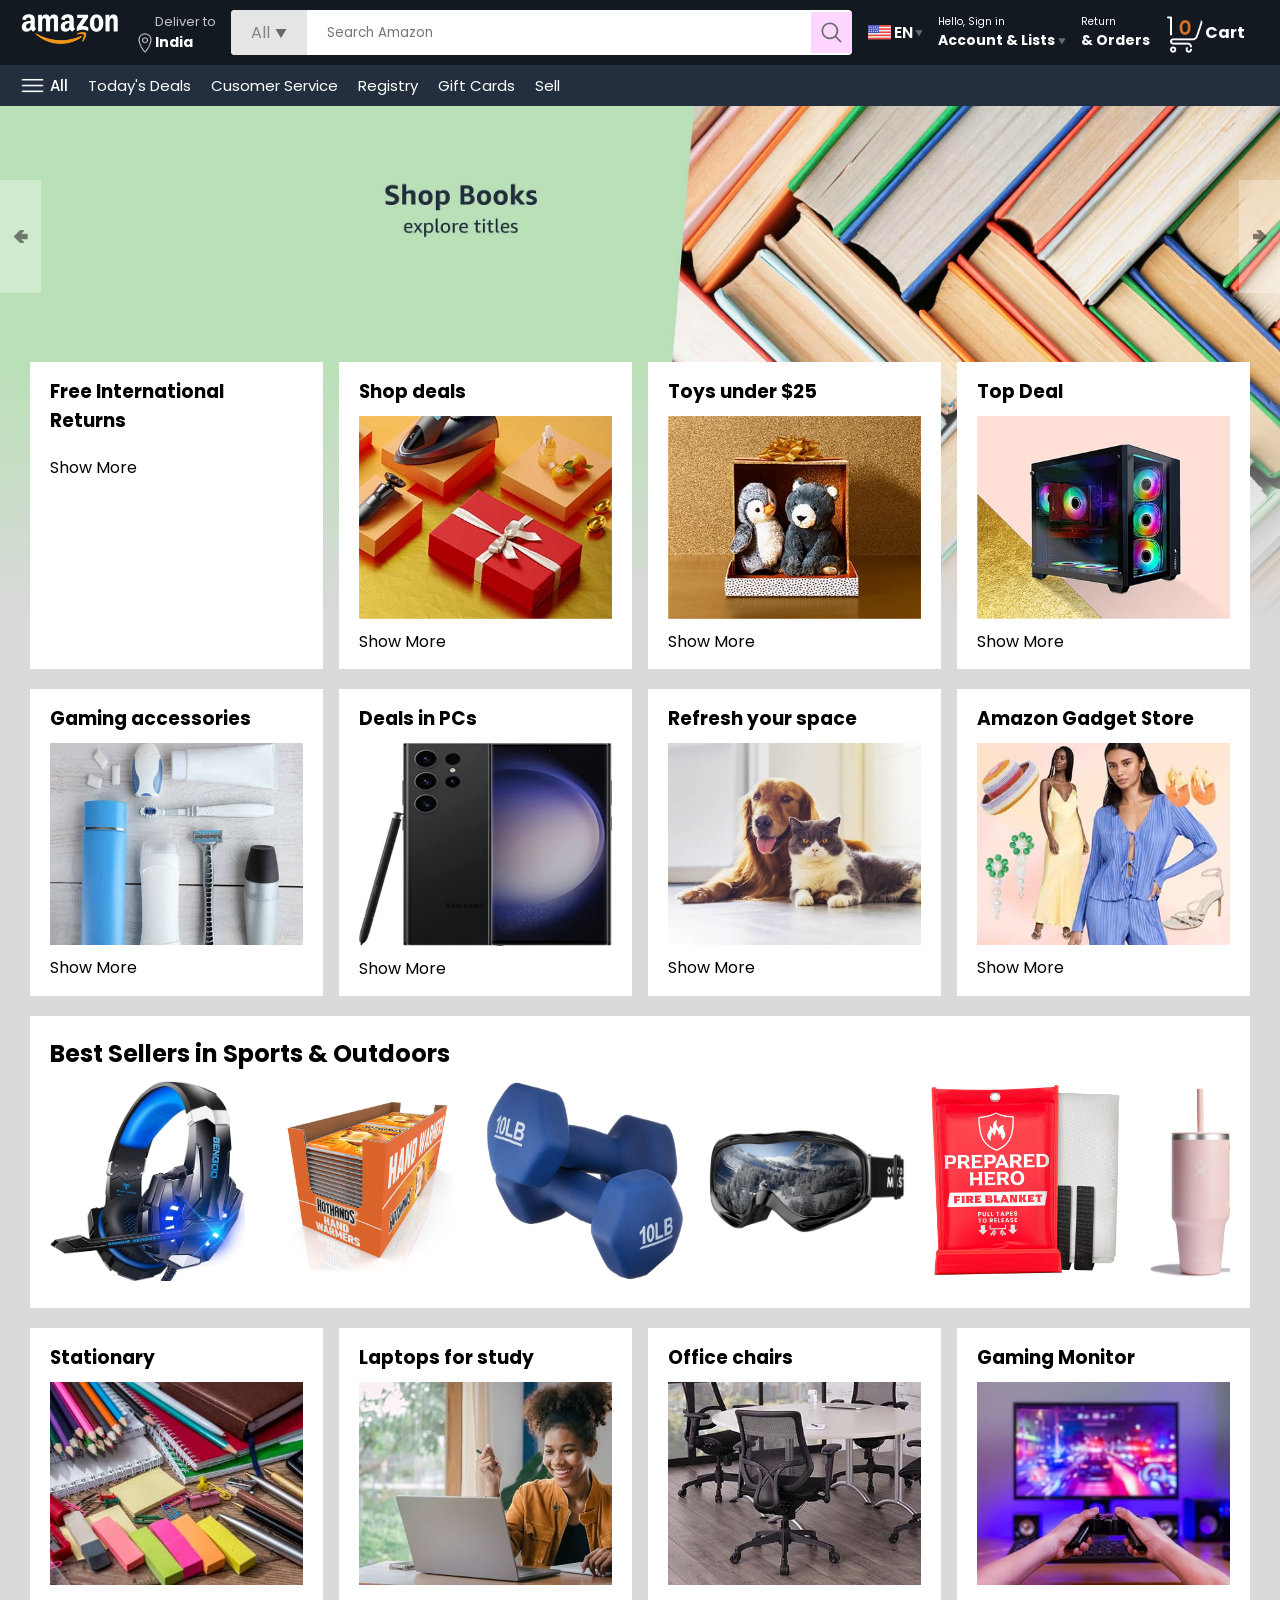
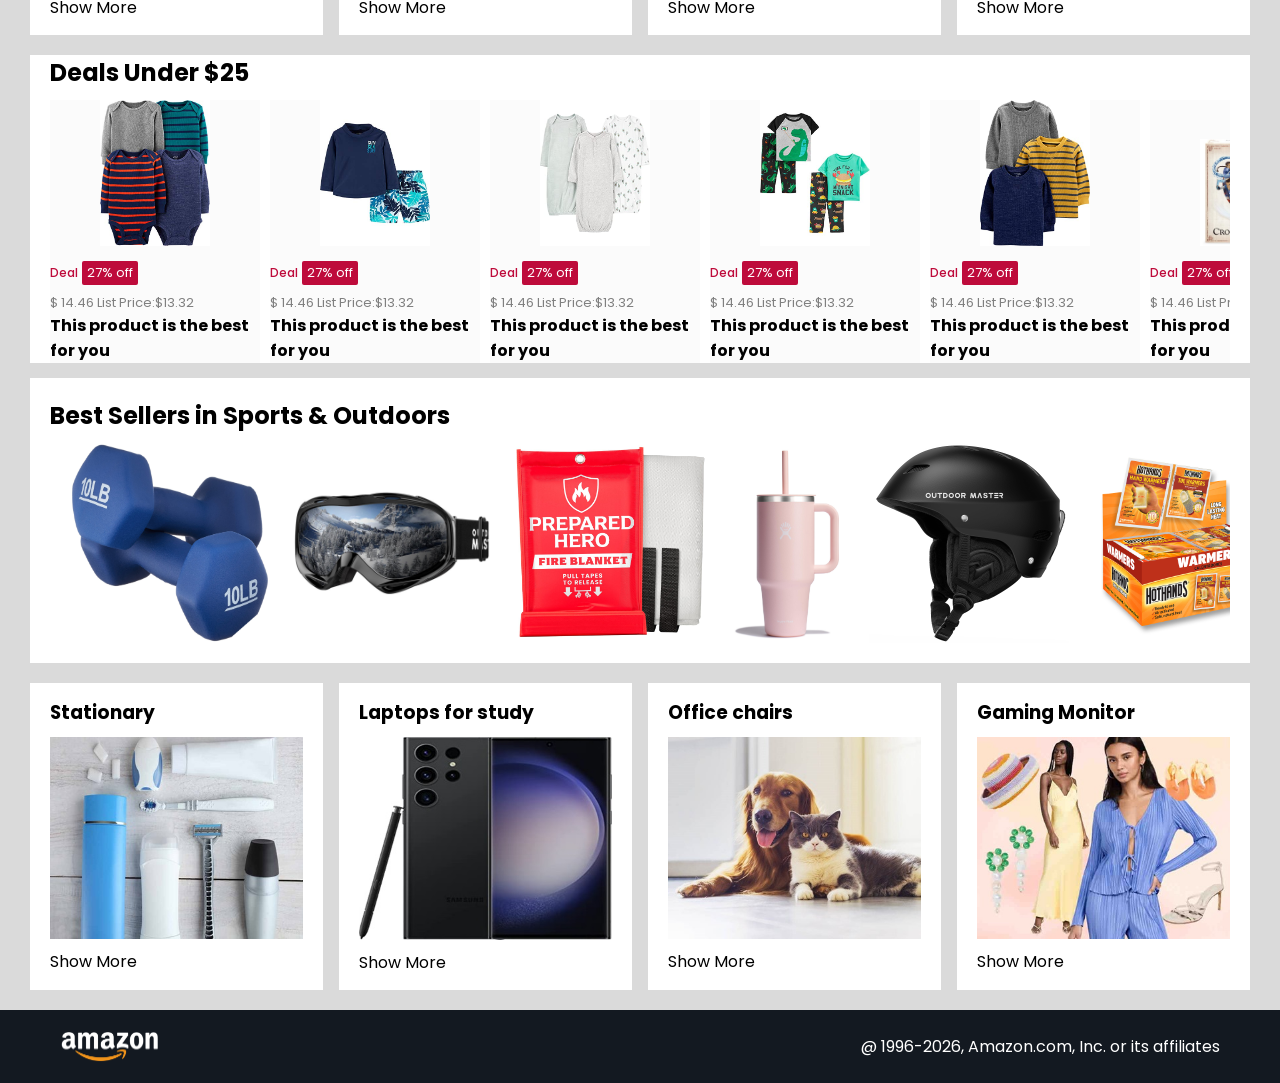
==== commit 516d9514: "Update index.html" ====
--- a/index.html
+++ b/index.html
@@ -332,7 +332,7 @@
   
 <footer>
   <img src="./amazon_logo.png" width="100" alt="">
-  <p>@ 1996-2024, Amazon.com, Inc. or its affiliates</p>
+  <p>@ 1996-2026, Amazon.com, Inc. or its affiliates</p>
 </footer>
 
       <script type="module" src="./script.js"></script>
